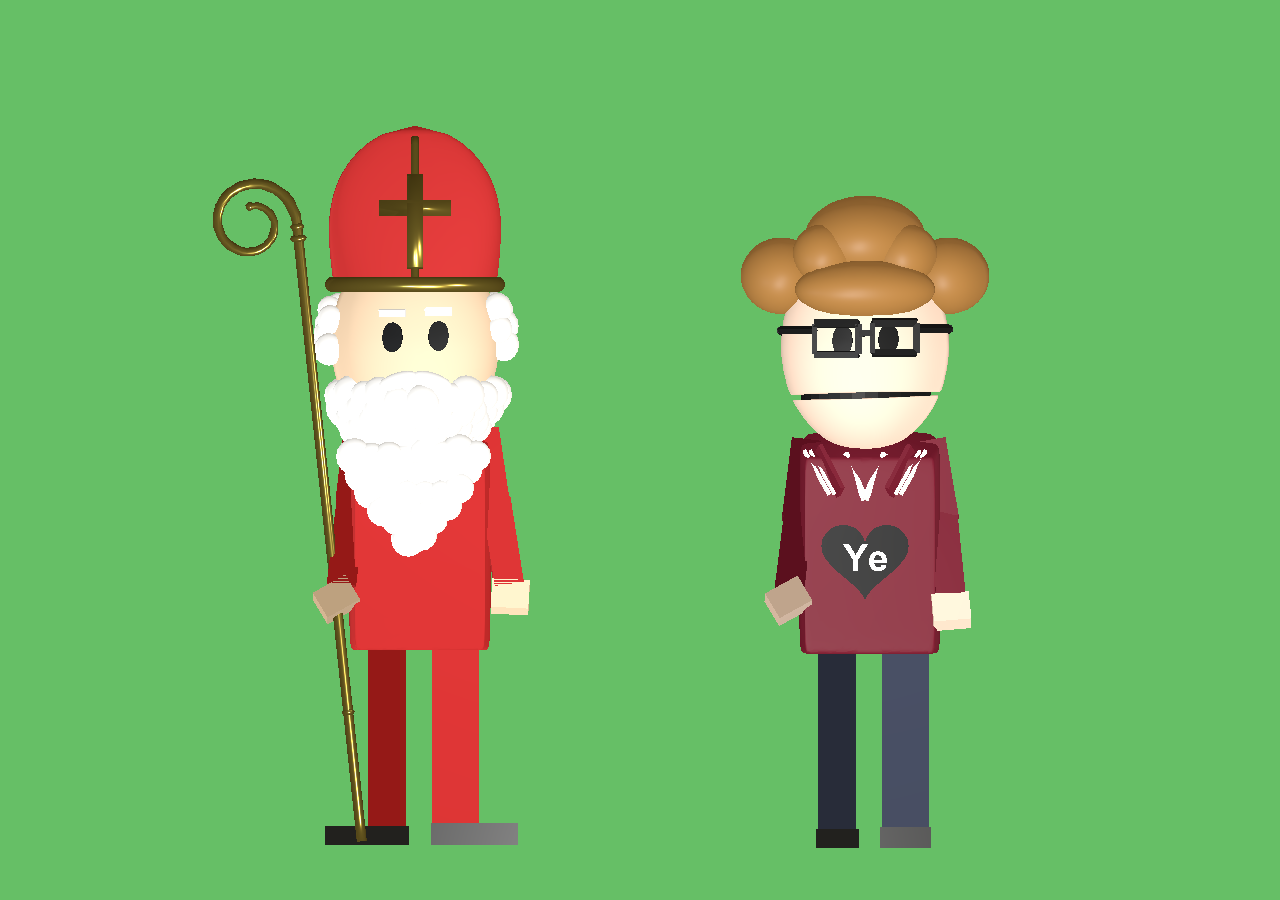
==== game/index.html @ 5df629f1 "Rustigere openingsdialoog, level-intro's en Herhaal-knop Co-Authored-By: Claude Opus 5.5 <noreply@an" ====
<!DOCTYPE html>
<html lang="en">
	<head>
		<meta charset="utf-8">
		<meta name="viewport" content="width=device-width, user-scalable=no, initial-scale=1.0">
		<title>suprise</title>
		<style>
html, body, #canvas {
	margin: 0;
	padding: 0;
	border: 0;
}

body {
	color: white;
	background-color: black;
	overflow: hidden;
	touch-action: none;
}

#canvas {
	display: block;
}

#canvas:focus {
	outline: none;
}

#status, #status-splash, #status-progress {
	position: absolute;
	left: 0;
	right: 0;
}

#status, #status-splash {
	top: 0;
	bottom: 0;
}

#status {
	background-color: #242424;
	display: flex;
	flex-direction: column;
	justify-content: center;
	align-items: center;
	visibility: hidden;
}

#status-splash {
	max-height: 100%;
	max-width: 100%;
	margin: auto;
}

#status-splash.show-image--false {
	display: none;
}

#status-splash.fullsize--true {
	height: 100%;
	width: 100%;
	object-fit: contain;
}

#status-splash.use-filter--false {
	image-rendering: pixelated;
}

#status-progress, #status-notice {
	display: none;
}

#status-progress {
	bottom: 10%;
	width: 50%;
	margin: 0 auto;
}

#status-notice {
	background-color: #5b3943;
	border-radius: 0.5rem;
	border: 1px solid #9b3943;
	color: #e0e0e0;
	font-family: 'Noto Sans', 'Droid Sans', Arial, sans-serif;
	line-height: 1.3;
	margin: 0 2rem;
	overflow: hidden;
	padding: 1rem;
	text-align: center;
	z-index: 1;
}
		</style>
		<link id="-gd-engine-icon" rel="icon" type="image/png" href="index.icon.png" />
<link rel="apple-touch-icon" href="index.apple-touch-icon.png"/>
<style>html,body{background:#66bb66 !important}</style>
	</head>
	<body>
		<canvas id="canvas">
			Your browser does not support the canvas tag.
		</canvas>

		<noscript>
			Your browser does not support JavaScript.
		</noscript>

		<div id="status">
			<img id="status-splash" class="show-image--true fullsize--true use-filter--true" src="index.png" alt="">
			<progress id="status-progress"></progress>
			<div id="status-notice"></div>
		</div>

		<script src="index.js"></script>
		<script>
const GODOT_CONFIG = {"args":[],"canvasResizePolicy":2,"emscriptenPoolSize":8,"ensureCrossOriginIsolationHeaders":true,"executable":"index","experimentalVK":false,"fileSizes":{"index.pck":13151364,"index.wasm":39514754},"focusCanvas":false,"gdextensionLibs":[],"godotPoolSize":4};
const GODOT_THREADS_ENABLED = false;
const engine = new Engine(GODOT_CONFIG);

(function () {
	const statusOverlay = document.getElementById('status');
	const statusProgress = document.getElementById('status-progress');
	const statusNotice = document.getElementById('status-notice');

	let initializing = true;
	let statusMode = '';

	function setStatusMode(mode) {
		if (statusMode === mode || !initializing) {
			return;
		}
		if (mode === 'hidden') {
			statusOverlay.remove();
			initializing = false;
			return;
		}
		statusOverlay.style.visibility = 'visible';
		statusProgress.style.display = mode === 'progress' ? 'block' : 'none';
		statusNotice.style.display = mode === 'notice' ? 'block' : 'none';
		statusMode = mode;
	}

	function setStatusNotice(text) {
		while (statusNotice.lastChild) {
			statusNotice.removeChild(statusNotice.lastChild);
		}
		const lines = text.split('\n');
		lines.forEach((line) => {
			statusNotice.appendChild(document.createTextNode(line));
			statusNotice.appendChild(document.createElement('br'));
		});
	}

	function displayFailureNotice(err) {
		console.error(err);
		if (err instanceof Error) {
			setStatusNotice(err.message);
		} else if (typeof err === 'string') {
			setStatusNotice(err);
		} else {
			setStatusNotice('An unknown error occurred.');
		}
		setStatusMode('notice');
		initializing = false;
	}

	const missing = Engine.getMissingFeatures({
		threads: GODOT_THREADS_ENABLED,
	});

	if (missing.length !== 0) {
		if (GODOT_CONFIG['serviceWorker'] && GODOT_CONFIG['ensureCrossOriginIsolationHeaders'] && 'serviceWorker' in navigator) {
			let serviceWorkerRegistrationPromise;
			try {
				serviceWorkerRegistrationPromise = navigator.serviceWorker.getRegistration();
			} catch (err) {
				serviceWorkerRegistrationPromise = Promise.reject(new Error('Service worker registration failed.'));
			}
			// There's a chance that installing the service worker would fix the issue
			Promise.race([
				serviceWorkerRegistrationPromise.then((registration) => {
					if (registration != null) {
						return Promise.reject(new Error('Service worker already exists.'));
					}
					return registration;
				}).then(() => engine.installServiceWorker()),
				// For some reason, `getRegistration()` can stall
				new Promise((resolve) => {
					setTimeout(() => resolve(), 2000);
				}),
			]).then(() => {
				// Reload if there was no error.
				window.location.reload();
			}).catch((err) => {
				console.error('Error while registering service worker:', err);
			});
		} else {
			// Display the message as usual
			const missingMsg = 'Error\nThe following features required to run Godot projects on the Web are missing:\n';
			displayFailureNotice(missingMsg + missing.join('\n'));
		}
	} else {
		setStatusMode('progress');
		engine.startGame({
			'onProgress': function (current, total) {
				if (current > 0 && total > 0) {
					statusProgress.value = current;
					statusProgress.max = total;
				} else {
					statusProgress.removeAttribute('value');
					statusProgress.removeAttribute('max');
				}
			},
		}).then(() => {
			setStatusMode('hidden');
		}, displayFailureNotice);
	}
}());
		</script>
	</body>
</html>
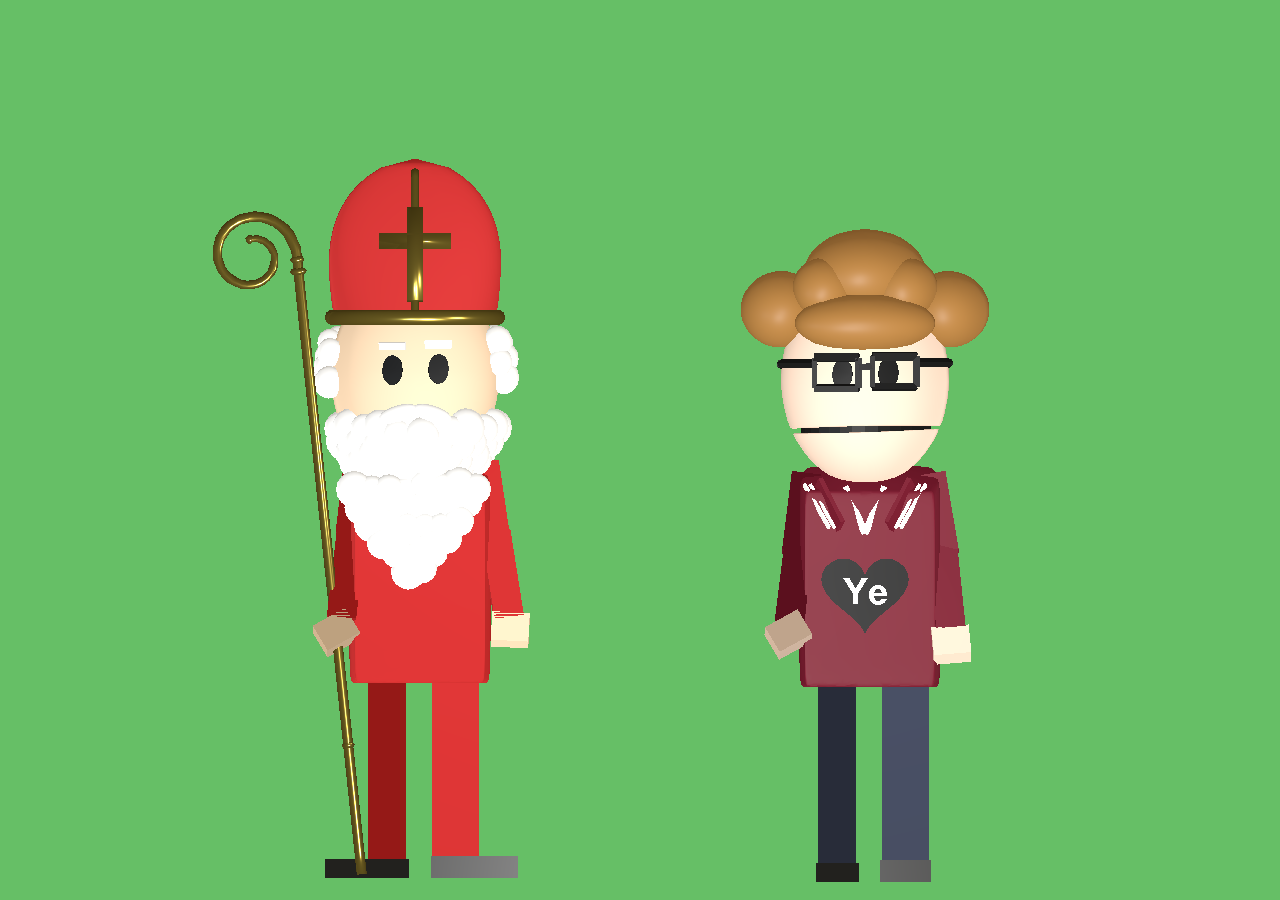
==== commit 292ae063: "Straf bij fout antwoord: tik met staf of scheet op het hoofd, met geluid Co-Authored-By: Claude Opus" ====
--- a/game/index.html
+++ b/game/index.html
@@ -111,7 +111,7 @@
 
 		<script src="index.js"></script>
 		<script>
-const GODOT_CONFIG = {"args":[],"canvasResizePolicy":2,"emscriptenPoolSize":8,"ensureCrossOriginIsolationHeaders":true,"executable":"index","experimentalVK":false,"fileSizes":{"index.pck":13151364,"index.wasm":39514754},"focusCanvas":false,"gdextensionLibs":[],"godotPoolSize":4};
+const GODOT_CONFIG = {"args":[],"canvasResizePolicy":2,"emscriptenPoolSize":8,"ensureCrossOriginIsolationHeaders":true,"executable":"index","experimentalVK":false,"fileSizes":{"index.pck":13184708,"index.wasm":39514754},"focusCanvas":false,"gdextensionLibs":[],"godotPoolSize":4};
 const GODOT_THREADS_ENABLED = false;
 const engine = new Engine(GODOT_CONFIG);
 
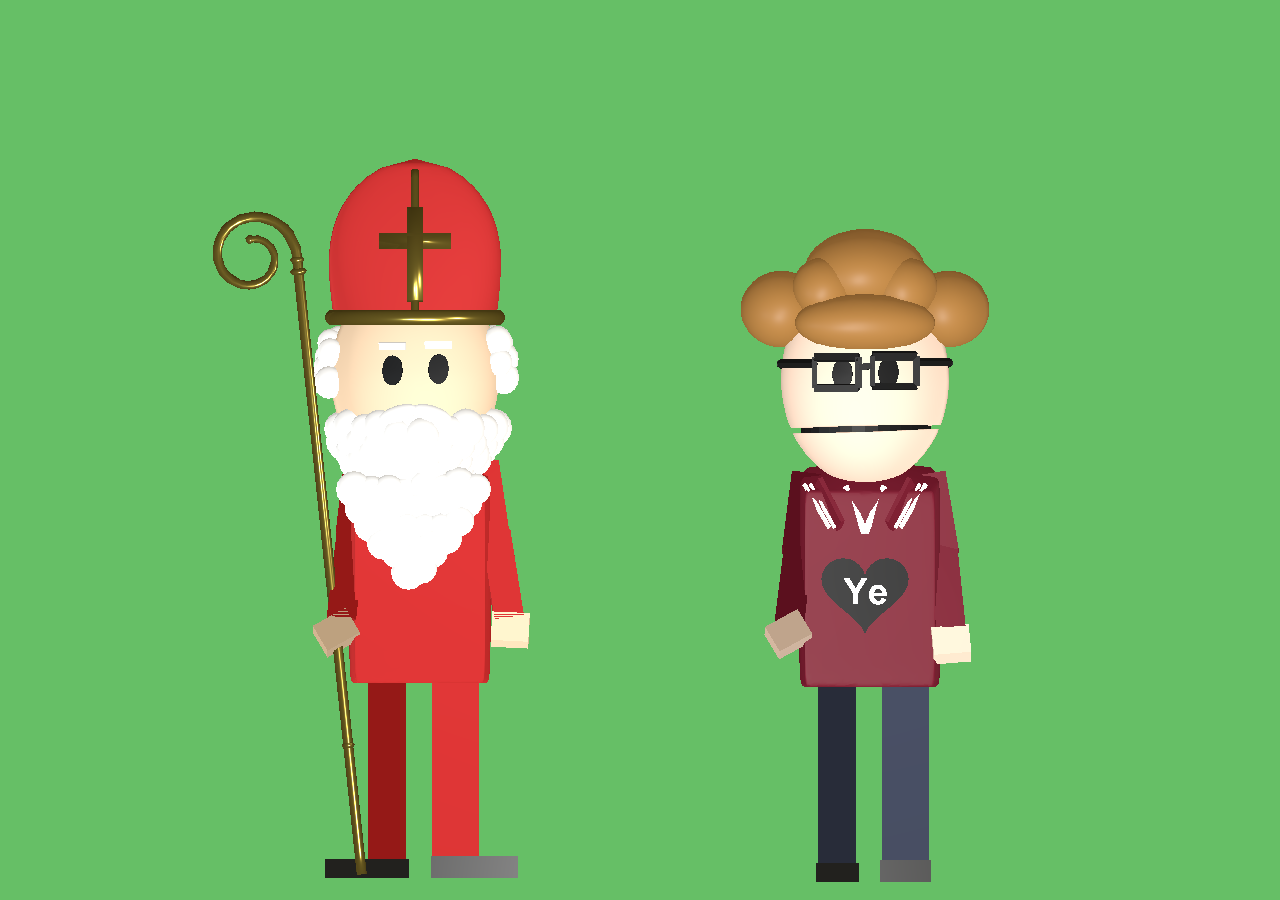
==== commit 63d7e41e: "Rap battle met mp3, Piet-level, herhaal per level, betere scheet-straf, mond op tekstlengte Co-Autho" ====
--- a/game/index.html
+++ b/game/index.html
@@ -111,7 +111,7 @@
 
 		<script src="index.js"></script>
 		<script>
-const GODOT_CONFIG = {"args":[],"canvasResizePolicy":2,"emscriptenPoolSize":8,"ensureCrossOriginIsolationHeaders":true,"executable":"index","experimentalVK":false,"fileSizes":{"index.pck":13184708,"index.wasm":39514754},"focusCanvas":false,"gdextensionLibs":[],"godotPoolSize":4};
+const GODOT_CONFIG = {"args":[],"canvasResizePolicy":2,"emscriptenPoolSize":8,"ensureCrossOriginIsolationHeaders":true,"executable":"index","experimentalVK":false,"fileSizes":{"index.pck":13198624,"index.wasm":39514754},"focusCanvas":false,"gdextensionLibs":[],"godotPoolSize":4};
 const GODOT_THREADS_ENABLED = false;
 const engine = new Engine(GODOT_CONFIG);
 
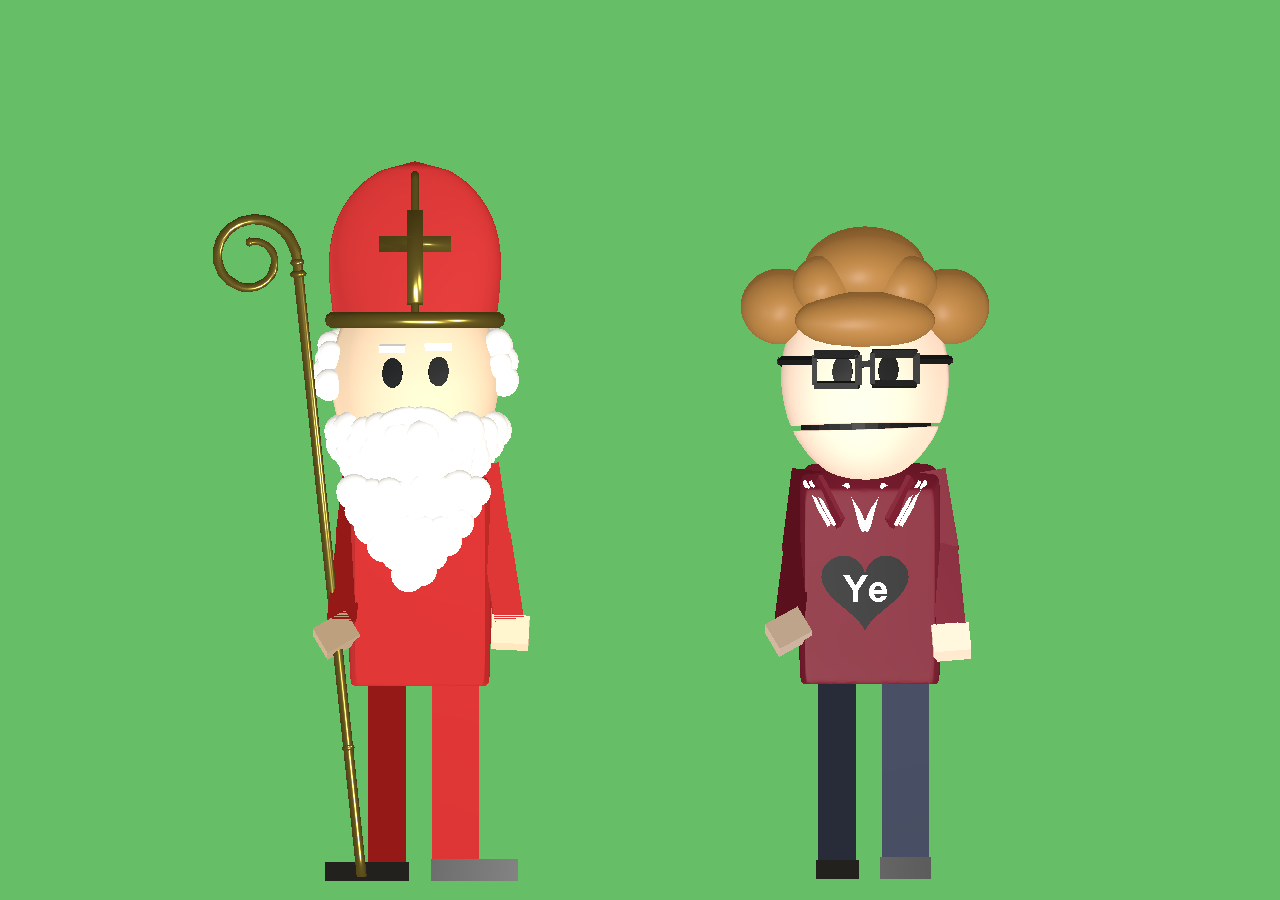
==== commit 8100d138: "Altijd opnieuw beginnen bij laden; scheet-straf: Sint schuin boven Lars met wijde benen en armen, La" ====
--- a/game/index.html
+++ b/game/index.html
@@ -111,7 +111,7 @@
 
 		<script src="index.js"></script>
 		<script>
-const GODOT_CONFIG = {"args":[],"canvasResizePolicy":2,"emscriptenPoolSize":8,"ensureCrossOriginIsolationHeaders":true,"executable":"index","experimentalVK":false,"fileSizes":{"index.pck":13198624,"index.wasm":39514754},"focusCanvas":false,"gdextensionLibs":[],"godotPoolSize":4};
+const GODOT_CONFIG = {"args":[],"canvasResizePolicy":2,"emscriptenPoolSize":8,"ensureCrossOriginIsolationHeaders":true,"executable":"index","experimentalVK":false,"fileSizes":{"index.pck":13200928,"index.wasm":39514754},"focusCanvas":false,"gdextensionLibs":[],"godotPoolSize":4};
 const GODOT_THREADS_ENABLED = false;
 const engine = new Engine(GODOT_CONFIG);
 
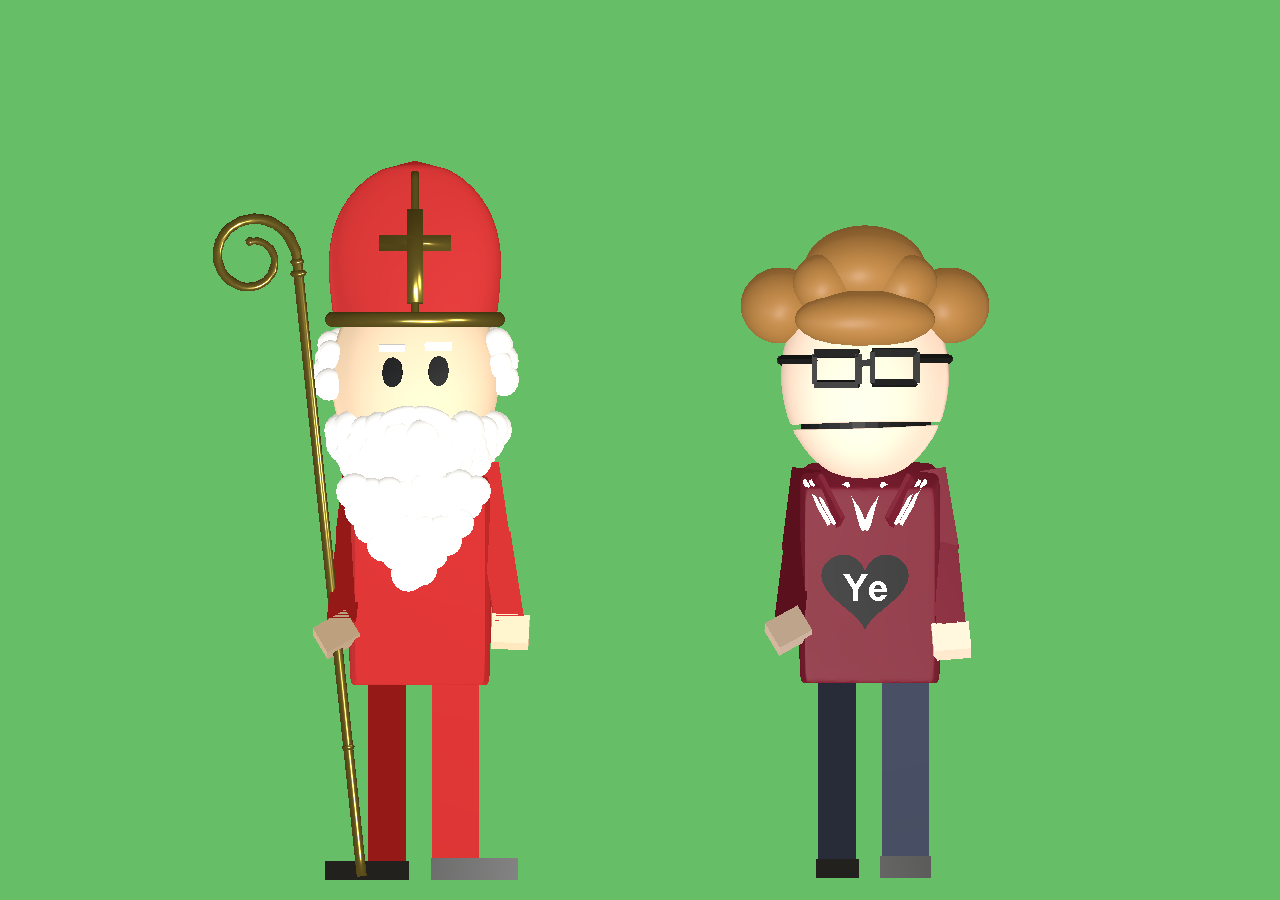
==== commit 0ff649ce: "Rap: alleen muziek, draaien, armen over elkaar, staf neer, meedeinen; straffen bijgesteld Co-Authore" ====
--- a/game/index.html
+++ b/game/index.html
@@ -111,7 +111,7 @@
 
 		<script src="index.js"></script>
 		<script>
-const GODOT_CONFIG = {"args":[],"canvasResizePolicy":2,"emscriptenPoolSize":8,"ensureCrossOriginIsolationHeaders":true,"executable":"index","experimentalVK":false,"fileSizes":{"index.pck":13200928,"index.wasm":39514754},"focusCanvas":false,"gdextensionLibs":[],"godotPoolSize":4};
+const GODOT_CONFIG = {"args":[],"canvasResizePolicy":2,"emscriptenPoolSize":8,"ensureCrossOriginIsolationHeaders":true,"executable":"index","experimentalVK":false,"fileSizes":{"index.pck":13203856,"index.wasm":39514754},"focusCanvas":false,"gdextensionLibs":[],"godotPoolSize":4};
 const GODOT_THREADS_ENABLED = false;
 const engine = new Engine(GODOT_CONFIG);
 
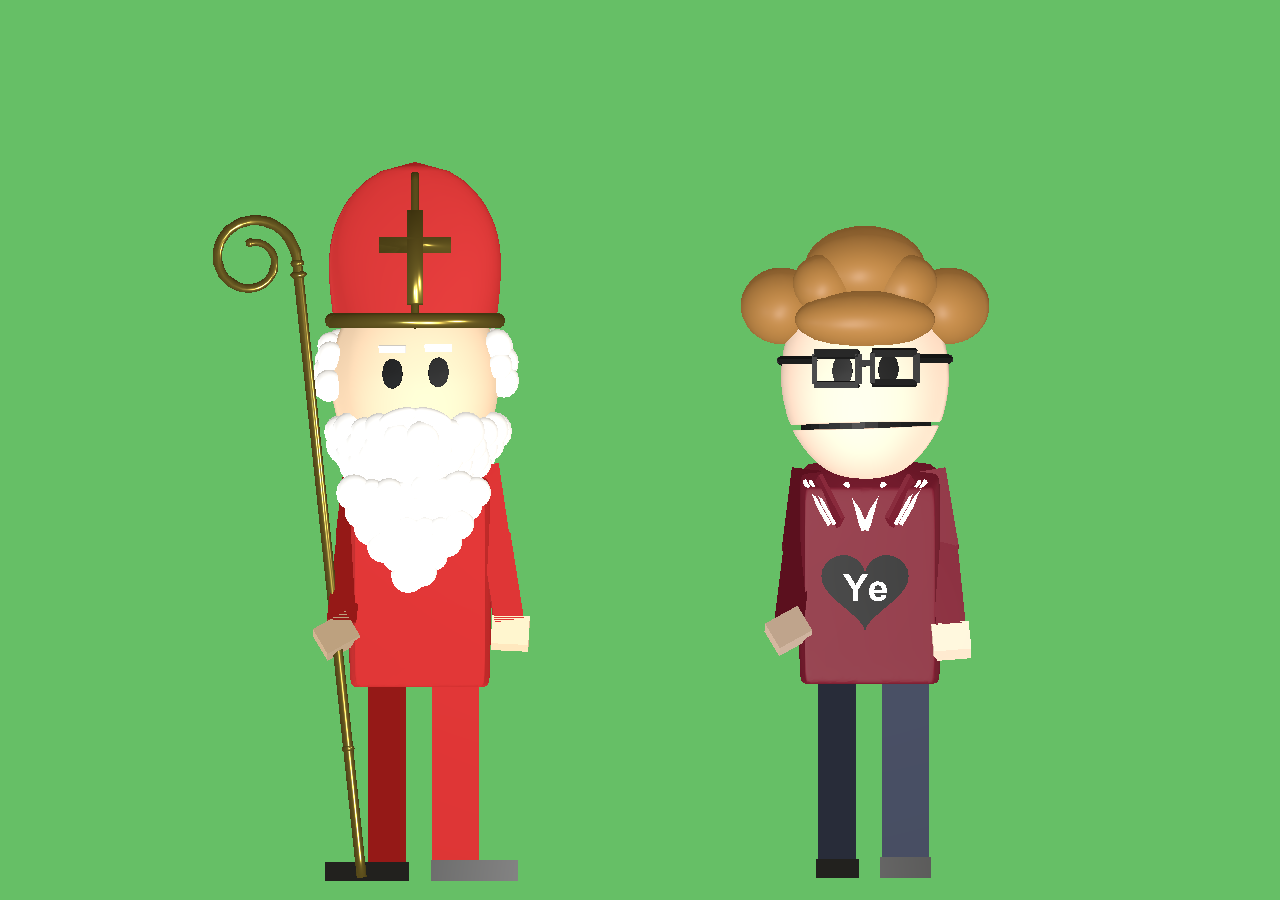
==== commit 062edde8: "Inspreekpagina voor stemmen en afspelen van opnames bij de tekstballonnen Co-Authored-By: Claude Opu" ====
--- a/game/index.html
+++ b/game/index.html
@@ -111,7 +111,7 @@
 
 		<script src="index.js"></script>
 		<script>
-const GODOT_CONFIG = {"args":[],"canvasResizePolicy":2,"emscriptenPoolSize":8,"ensureCrossOriginIsolationHeaders":true,"executable":"index","experimentalVK":false,"fileSizes":{"index.pck":13203856,"index.wasm":39514754},"focusCanvas":false,"gdextensionLibs":[],"godotPoolSize":4};
+const GODOT_CONFIG = {"args":[],"canvasResizePolicy":2,"emscriptenPoolSize":8,"ensureCrossOriginIsolationHeaders":true,"executable":"index","experimentalVK":false,"fileSizes":{"index.pck":13204112,"index.wasm":39514754},"focusCanvas":false,"gdextensionLibs":[],"godotPoolSize":4};
 const GODOT_THREADS_ENABLED = false;
 const engine = new Engine(GODOT_CONFIG);
 
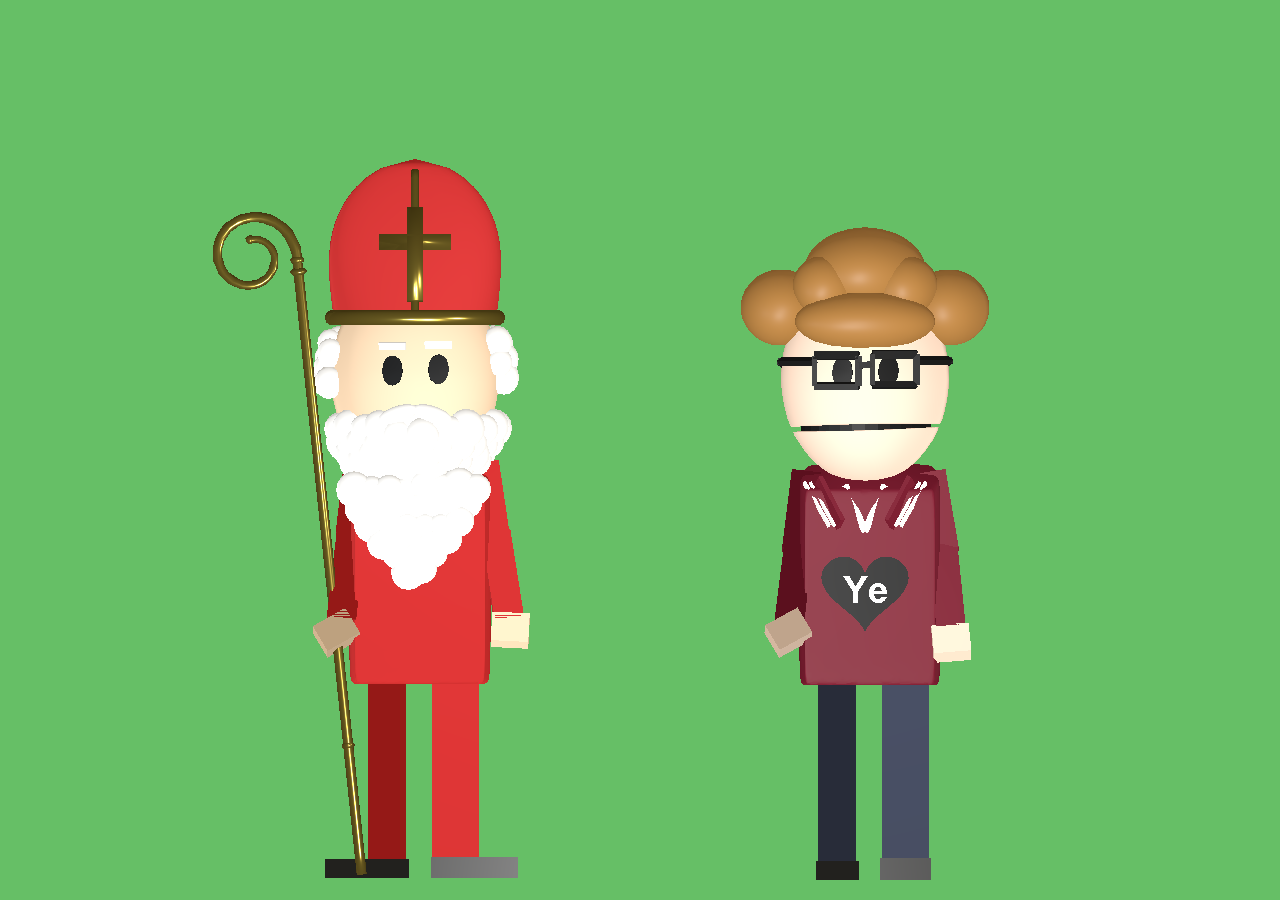
==== commit 4c2b6ee3: "Ping bij goed antwoord, ballonnen bij het hoofd van de spreker, scheet verder naar links Co-Authored" ====
--- a/game/index.html
+++ b/game/index.html
@@ -111,7 +111,7 @@
 
 		<script src="index.js"></script>
 		<script>
-const GODOT_CONFIG = {"args":[],"canvasResizePolicy":2,"emscriptenPoolSize":8,"ensureCrossOriginIsolationHeaders":true,"executable":"index","experimentalVK":false,"fileSizes":{"index.pck":13204112,"index.wasm":39514754},"focusCanvas":false,"gdextensionLibs":[],"godotPoolSize":4};
+const GODOT_CONFIG = {"args":[],"canvasResizePolicy":2,"emscriptenPoolSize":8,"ensureCrossOriginIsolationHeaders":true,"executable":"index","experimentalVK":false,"fileSizes":{"index.pck":13204400,"index.wasm":39514754},"focusCanvas":false,"gdextensionLibs":[],"godotPoolSize":4};
 const GODOT_THREADS_ENABLED = false;
 const engine = new Engine(GODOT_CONFIG);
 
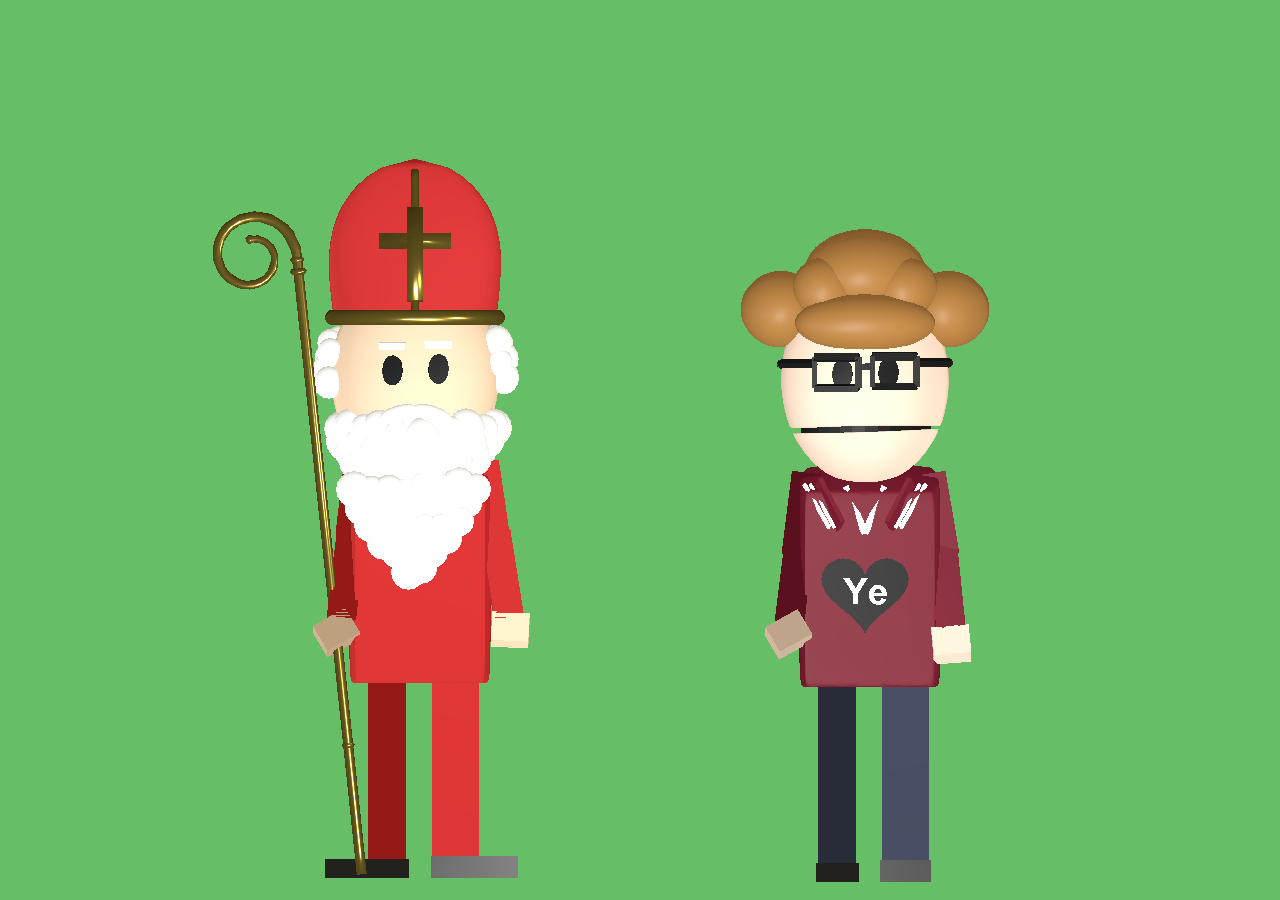
==== commit 160d8438: "Rap: Sint beweegt zijn hoofd niet mee Co-Authored-By: Claude Opus 5.5 <noreply@anthropic.com>" ====
--- a/game/index.html
+++ b/game/index.html
@@ -111,7 +111,7 @@
 
 		<script src="index.js"></script>
 		<script>
-const GODOT_CONFIG = {"args":[],"canvasResizePolicy":2,"emscriptenPoolSize":8,"ensureCrossOriginIsolationHeaders":true,"executable":"index","experimentalVK":false,"fileSizes":{"index.pck":13204400,"index.wasm":39514754},"focusCanvas":false,"gdextensionLibs":[],"godotPoolSize":4};
+const GODOT_CONFIG = {"args":[],"canvasResizePolicy":2,"emscriptenPoolSize":8,"ensureCrossOriginIsolationHeaders":true,"executable":"index","experimentalVK":false,"fileSizes":{"index.pck":13204384,"index.wasm":39514754},"focusCanvas":false,"gdextensionLibs":[],"godotPoolSize":4};
 const GODOT_THREADS_ENABLED = false;
 const engine = new Engine(GODOT_CONFIG);
 
